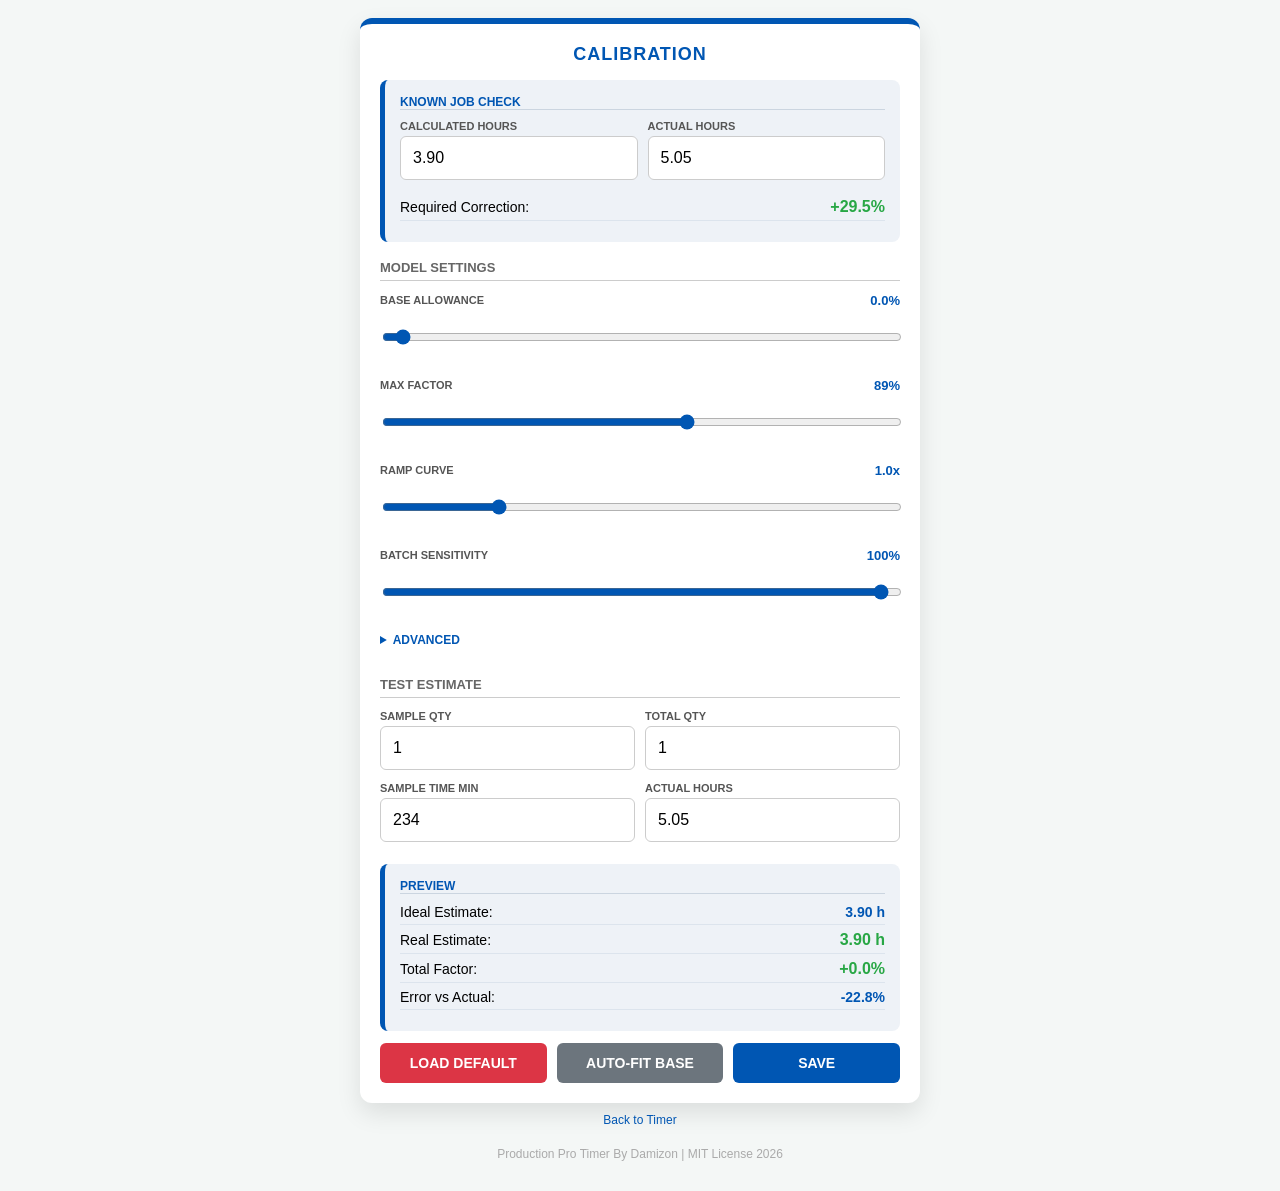
==== calibration.html @ 0f02b1e6 "Add calibration page and configurable factors" ====
<!DOCTYPE html>
<html lang="en">
<head>
    <meta charset="UTF-8">
    <meta name="viewport" content="width=device-width, initial-scale=1.0, maximum-scale=1.0, user-scalable=no">
    <title>Production Pro Timer Calibration</title>
    <link rel="apple-touch-icon" href="https://cdn-icons-png.flaticon.com/128/3967/3967518.png">
    <link rel="icon" type="image/png" href="https://cdn-icons-png.flaticon.com/128/3967/3967518.png">
    <link rel="stylesheet" href="css/styles.css">
</head>
<body>

<div class="card calibration-card">
    <h2>Calibration</h2>

    <div class="results compact-results">
        <h4>Known Job Check</h4>
        <div class="flex-group">
            <div class="input-group">
                <label for="knownCalculated">Calculated Hours</label>
                <input type="number" id="knownCalculated" value="3.90" min="0" step="0.01">
            </div>
            <div class="input-group">
                <label for="knownActual">Actual Hours</label>
                <input type="number" id="knownActual" value="5.05" min="0" step="0.01">
            </div>
        </div>
        <p>Required Correction: <strong id="knownCorrection" class="real-prod">+29.5%</strong></p>
    </div>

    <div class="calibration-section">
        <h3>Model Settings</h3>

        <div class="slider-group">
            <div class="slider-header">
                <label for="baseAllowance">Base Allowance</label>
                <strong><span id="baseAllowanceValue">0</span>%</strong>
            </div>
            <input type="range" id="baseAllowance" min="0" max="60" step="0.5">
        </div>

        <div class="slider-group">
            <div class="slider-header">
                <label for="maxFactor">Max Factor</label>
                <strong><span id="maxFactorValue">89</span>%</strong>
            </div>
            <input type="range" id="maxFactor" min="0" max="150" step="1">
        </div>

        <div class="slider-group">
            <div class="slider-header">
                <label for="rampCurve">Ramp Curve</label>
                <strong><span id="rampCurveValue">1.0</span>x</strong>
            </div>
            <input type="range" id="rampCurve" min="0.5" max="3" step="0.1">
        </div>

        <div class="slider-group">
            <div class="slider-header">
                <label for="batchSensitivity">Batch Sensitivity</label>
                <strong><span id="batchSensitivityValue">100</span>%</strong>
            </div>
            <input type="range" id="batchSensitivity" min="0" max="100" step="1">
        </div>

        <details class="advanced-settings">
            <summary>Advanced</summary>
            <div class="slider-group">
                <div class="slider-header">
                    <label for="shiftHours">Shift Hours</label>
                    <strong><span id="shiftHoursValue">9</span> h</strong>
                </div>
                <input type="range" id="shiftHours" min="6" max="12" step="0.5">
            </div>
        </details>
    </div>

    <div class="calibration-section">
        <h3>Test Estimate</h3>
        <div class="flex-group">
            <div class="input-group">
                <label for="sampleQty">Sample Qty</label>
                <input type="number" id="sampleQty" value="1" min="1">
            </div>
            <div class="input-group">
                <label for="totalQty">Total Qty</label>
                <input type="number" id="totalQty" value="1" min="1">
            </div>
        </div>

        <div class="flex-group">
            <div class="input-group">
                <label for="sampleMinutes">Sample Time Min</label>
                <input type="number" id="sampleMinutes" value="234" min="0" step="0.1">
            </div>
            <div class="input-group">
                <label for="actualHours">Actual Hours</label>
                <input type="number" id="actualHours" value="5.05" min="0" step="0.01">
            </div>
        </div>

        <div class="results compact-results">
            <h4>Preview</h4>
            <p>Ideal Estimate: <strong id="previewIdeal" class="highlight">0.00 h</strong></p>
            <p>Real Estimate: <strong id="previewReal" class="real-prod">0.00 h</strong></p>
            <p>Total Factor: <strong id="previewFactor" class="real-prod">+0.0%</strong></p>
            <p>Error vs Actual: <strong id="previewError" class="highlight">0.0%</strong></p>
        </div>
    </div>

    <div class="btn-row">
        <button id="loadDefaultsBtn" class="secondary-btn reset-btn">LOAD DEFAULT</button>
        <button id="autoFitBtn" class="secondary-btn">AUTO-FIT BASE</button>
        <button id="saveCalibrationBtn" class="secondary-btn save-btn">SAVE</button>
    </div>
</div>

<a href="index.html" class="methodology-link">Back to Timer</a>
<p class="footer">Production Pro Timer By Damizon | MIT License 2026</p>

<script src="js/format.js"></script>
<script src="js/calculator.js"></script>
<script src="js/storage-local.js"></script>
<script src="js/calibration.js"></script>
</body>
</html>
---- css/styles.css ----
body {
    font-family: 'Segoe UI', sans-serif;
    background: #f4f7f6;
    display: flex;
    flex-direction: column;
    align-items: center;
    padding: 10px;
    overscroll-behavior-y: contain;
}

.card {
    background: white;
    padding: 20px;
    border-radius: 12px;
    box-shadow: 0 10px 25px rgba(0, 0, 0, 0.1);
    width: 100%;
    max-width: 450px;
    box-sizing: border-box;
    border-top: 6px solid #0056b3;
}

h2 {
    text-align: center;
    color: #0056b3;
    margin-top: 0;
    font-size: 18px;
    text-transform: uppercase;
    letter-spacing: 1px;
}

.timer-panel {
    background: #e9ecef;
    border-radius: 8px;
    margin: 15px 0;
    padding: 15px 5px;
    border: 1px solid #dee2e6;
    display: flex;
    justify-content: center;
    align-items: baseline;
}

.timer-unit {
    display: flex;
    flex-direction: column;
    align-items: center;
    width: 80px;
}

.timer-input {
    width: 100%;
    background: transparent;
    border: none;
    font-size: 48px;
    font-weight: bold;
    font-family: 'Courier New', monospace;
    color: #222;
    text-align: center;
    outline: none;
    margin: 0;
    padding: 0;
}

.timer-input::-webkit-outer-spin-button,
.timer-input::-webkit-inner-spin-button {
    -webkit-appearance: none;
    margin: 0;
}

.separator {
    font-size: 40px;
    font-weight: bold;
    color: #666;
    line-height: 1;
    margin-top: -10px;
}

.timer-label {
    font-size: 10px;
    color: #888;
    text-transform: uppercase;
    font-weight: bold;
    margin-top: -5px;
}

.input-group {
    margin-bottom: 12px;
}

.flex-group {
    display: flex;
    gap: 10px;
}

.flex-group .input-group {
    flex: 1;
}

label {
    display: block;
    font-size: 11px;
    font-weight: bold;
    color: #555;
    margin-bottom: 4px;
    text-transform: uppercase;
}

input:not(.timer-input) {
    width: 100%;
    padding: 12px;
    border: 1px solid #ccc;
    border-radius: 6px;
    box-sizing: border-box;
    font-size: 16px;
    outline: none;
}

.main-btn {
    width: 100%;
    padding: 20px;
    border: none;
    border-radius: 8px;
    font-size: 20px;
    font-weight: bold;
    cursor: pointer;
    color: white;
    margin-top: 10px;
}

.start {
    background: #28a745;
}

.pause {
    background: #f39c12;
}

.btn-row {
    display: flex;
    gap: 10px;
    margin-top: 12px;
}

.secondary-btn {
    flex: 1;
    padding: 12px;
    border-radius: 6px;
    border: none;
    cursor: pointer;
    font-weight: bold;
    font-size: 14px;
}

.reset-btn {
    background: #dc3545;
    color: white;
}

.save-btn {
    background: #0056b3;
    color: white;
}

.secondary-btn:not(.reset-btn):not(.save-btn) {
    background: #6c757d;
    color: white;
}

.results {
    background: #eef2f7;
    padding: 15px;
    border-radius: 8px;
    margin-top: 15px;
    border-left: 5px solid #0056b3;
}

.results h4 {
    margin: 0 0 10px 0;
    font-size: 12px;
    color: #0056b3;
    text-transform: uppercase;
    border-bottom: 1px solid #cbd5e0;
}

.results .real-heading {
    margin-top: 15px;
    color: #28a745;
}

.results p {
    margin: 6px 0;
    font-size: 14px;
    display: flex;
    justify-content: space-between;
    align-items: center;
    border-bottom: 1px solid #dce4ed;
    padding-bottom: 4px;
}

.results .highlight {
    color: #0056b3;
    font-weight: bold;
}

.results .real-prod,
.results .factor {
    color: #28a745;
    font-weight: bold;
}

.results .real-prod {
    font-size: 16px;
}

.history {
    width: 100%;
    max-width: 450px;
    margin-top: 20px;
}

.history h3 {
    font-size: 13px;
    color: #666;
    text-transform: uppercase;
    border-bottom: 1px solid #ccc;
    padding-bottom: 5px;
    margin-bottom: 10px;
}

.log-entry {
    background: white;
    padding: 12px;
    border-radius: 8px;
    margin-bottom: 8px;
    font-size: 14px;
    box-shadow: 0 2px 4px rgba(0, 0, 0, 0.05);
    display: flex;
    justify-content: space-between;
    border-left: 4px solid #28a745;
}

.log-meta {
    text-align: right;
}

.log-mp {
    color: #28a745;
    font-weight: bold;
}

.log-time {
    color: #999;
    font-size: 10px;
}

.methodology-link {
    display: block;
    text-align: center;
    margin-top: 10px;
    font-size: 12px;
    color: #0056b3;
    text-decoration: none;
}

.footer {
    text-align: center;
    color: #aaa;
    font-size: 12px;
    margin-top: 20px;
}

.calibration-card {
    max-width: 560px;
}

.calibration-section {
    margin-top: 18px;
}

.calibration-section h3 {
    font-size: 13px;
    color: #666;
    text-transform: uppercase;
    border-bottom: 1px solid #ccc;
    padding-bottom: 5px;
    margin-bottom: 12px;
}

.compact-results {
    margin-top: 10px;
}

.slider-group {
    margin-bottom: 16px;
}

.slider-header {
    display: flex;
    justify-content: space-between;
    align-items: center;
    gap: 10px;
    margin-bottom: 6px;
}

.slider-header label {
    margin-bottom: 0;
}

.slider-header strong {
    color: #0056b3;
    font-size: 13px;
}

input[type="range"] {
    width: 100%;
    accent-color: #0056b3;
}

.advanced-settings {
    margin-top: 6px;
}

.advanced-settings summary {
    cursor: pointer;
    color: #0056b3;
    font-size: 12px;
    font-weight: bold;
    text-transform: uppercase;
    margin-bottom: 12px;
}
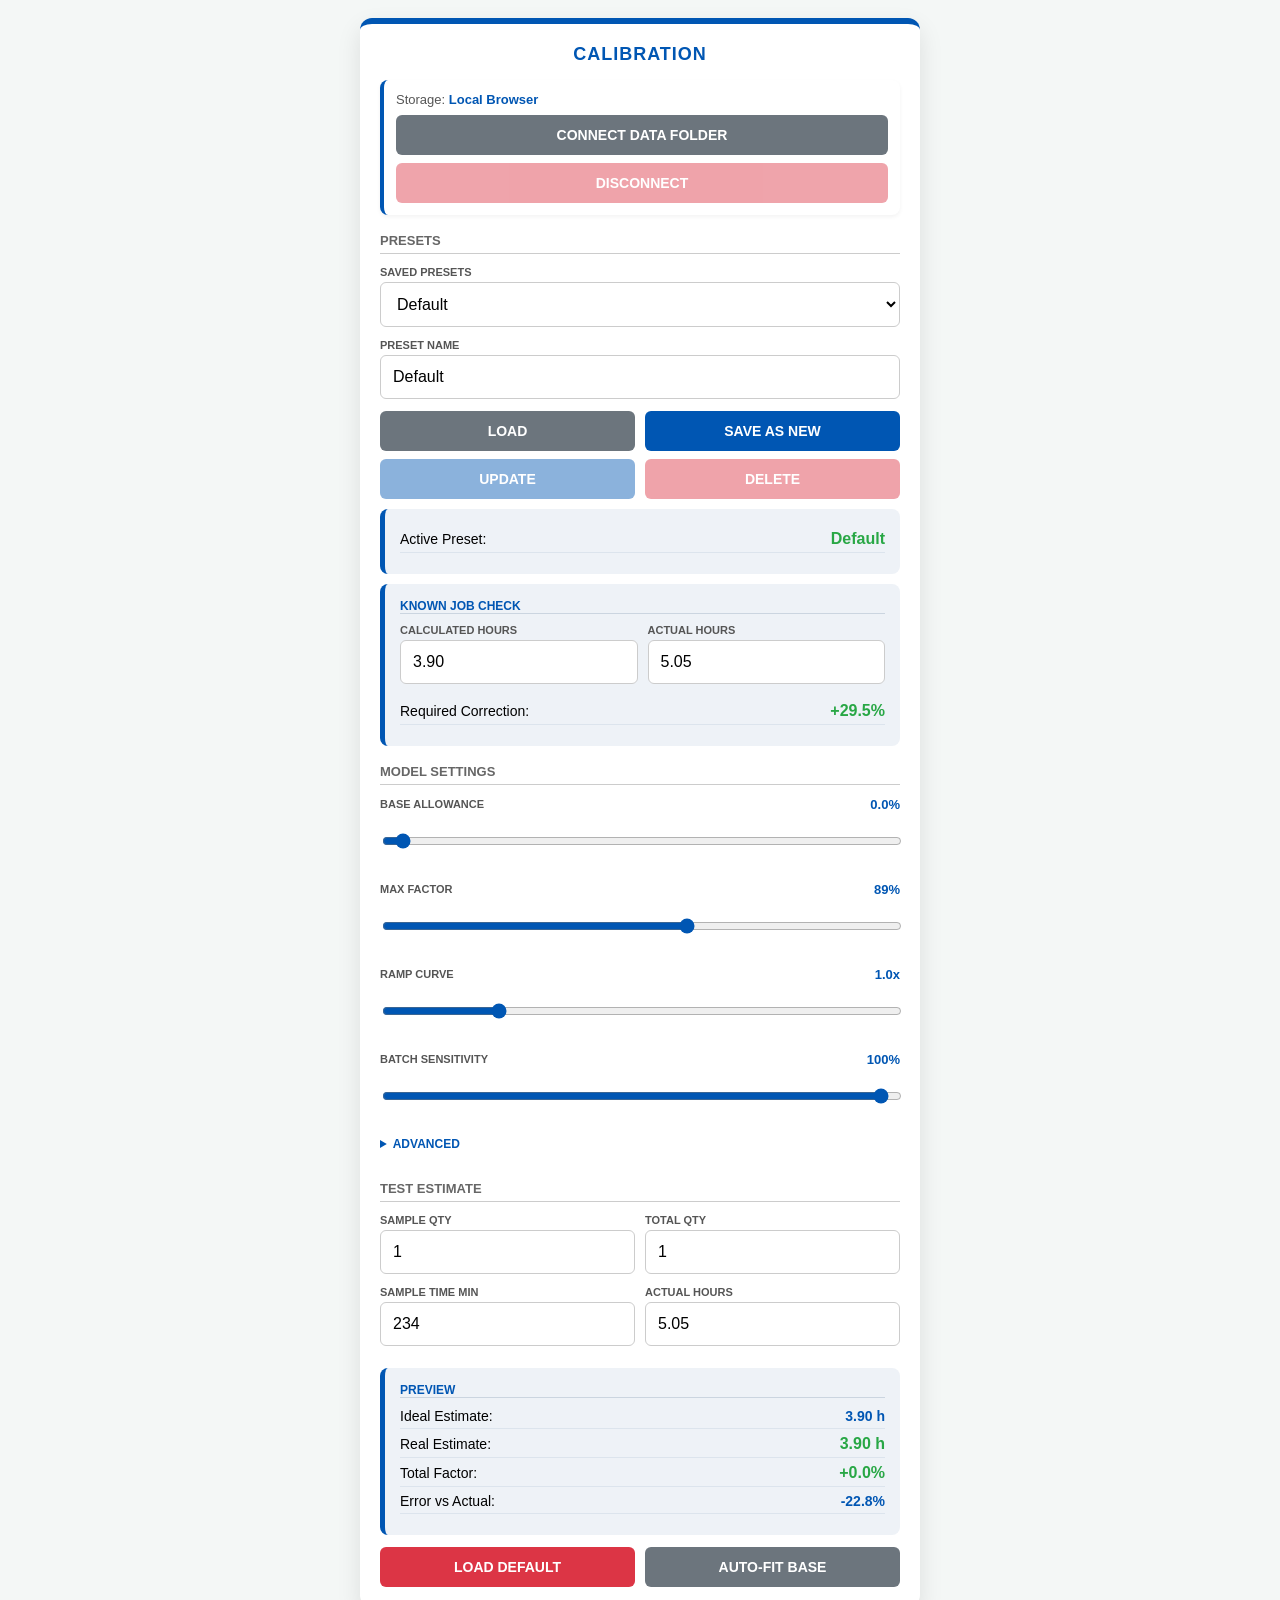
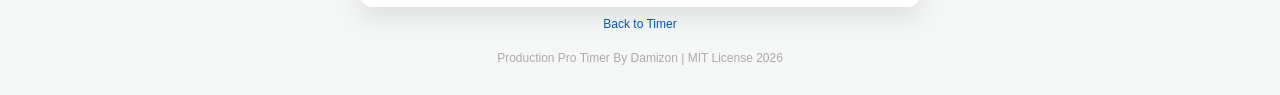
==== commit 328be0c1: "Add shared data folder storage" ====
--- a/calibration.html
+++ b/calibration.html
@@ -12,6 +12,35 @@
 
 <div class="card calibration-card">
     <h2>Calibration</h2>
+
+    <div class="storage-panel calibration-storage-panel">
+        <span>Storage: <strong id="storageStatus">Local Browser</strong></span>
+        <button id="connectStorageBtn" class="secondary-btn">CONNECT DATA FOLDER</button>
+        <button id="disconnectStorageBtn" class="secondary-btn reset-btn">DISCONNECT</button>
+    </div>
+
+    <div class="calibration-section preset-section">
+        <h3>Presets</h3>
+        <div class="input-group">
+            <label for="presetSelect">Saved Presets</label>
+            <select id="presetSelect"></select>
+        </div>
+        <div class="input-group">
+            <label for="presetName">Preset Name</label>
+            <input type="text" id="presetName" value="Default" placeholder="e.g. Cable Assembly">
+        </div>
+        <div class="btn-row preset-actions">
+            <button id="loadPresetBtn" class="secondary-btn">LOAD</button>
+            <button id="saveAsPresetBtn" class="secondary-btn save-btn">SAVE AS NEW</button>
+        </div>
+        <div class="btn-row preset-actions">
+            <button id="updatePresetBtn" class="secondary-btn save-btn">UPDATE</button>
+            <button id="deletePresetBtn" class="secondary-btn reset-btn">DELETE</button>
+        </div>
+        <div class="results compact-results">
+            <p>Active Preset: <strong id="activePresetName" class="real-prod">Default</strong></p>
+        </div>
+    </div>
 
     <div class="results compact-results">
         <h4>Known Job Check</h4>
@@ -111,7 +140,6 @@
     <div class="btn-row">
         <button id="loadDefaultsBtn" class="secondary-btn reset-btn">LOAD DEFAULT</button>
         <button id="autoFitBtn" class="secondary-btn">AUTO-FIT BASE</button>
-        <button id="saveCalibrationBtn" class="secondary-btn save-btn">SAVE</button>
     </div>
 </div>
 
@@ -121,6 +149,8 @@
 <script src="js/format.js"></script>
 <script src="js/calculator.js"></script>
 <script src="js/storage-local.js"></script>
+<script src="js/storage-file.js"></script>
+<script src="js/storage-manager.js"></script>
 <script src="js/calibration.js"></script>
 </body>
 </html>
--- a/css/styles.css
+++ b/css/styles.css
@@ -104,7 +104,8 @@
     text-transform: uppercase;
 }
 
-input:not(.timer-input) {
+input:not(.timer-input),
+select {
     width: 100%;
     padding: 12px;
     border: 1px solid #ccc;
@@ -112,6 +113,7 @@
     box-sizing: border-box;
     font-size: 16px;
     outline: none;
+    background: white;
 }
 
 .main-btn {
@@ -150,6 +152,11 @@
     font-size: 14px;
 }
 
+.secondary-btn:disabled {
+    cursor: not-allowed;
+    opacity: 0.45;
+}
+
 .reset-btn {
     background: #dc3545;
     color: white;
@@ -250,6 +257,35 @@
 .log-time {
     color: #999;
     font-size: 10px;
+}
+
+.storage-panel {
+    background: white;
+    border-left: 4px solid #0056b3;
+    border-radius: 8px;
+    box-shadow: 0 2px 4px rgba(0, 0, 0, 0.05);
+    box-sizing: border-box;
+    display: grid;
+    gap: 8px;
+    margin-bottom: 10px;
+    padding: 12px;
+}
+
+.storage-panel span {
+    color: #555;
+    font-size: 13px;
+}
+
+.storage-panel strong {
+    color: #0056b3;
+}
+
+.storage-panel .secondary-btn {
+    width: 100%;
+}
+
+.calibration-storage-panel {
+    margin-bottom: 18px;
 }
 
 .methodology-link {
@@ -276,6 +312,14 @@
     margin-top: 18px;
 }
 
+.preset-section {
+    margin-top: 0;
+}
+
+.preset-actions {
+    margin-top: 8px;
+}
+
 .calibration-section h3 {
     font-size: 13px;
     color: #666;
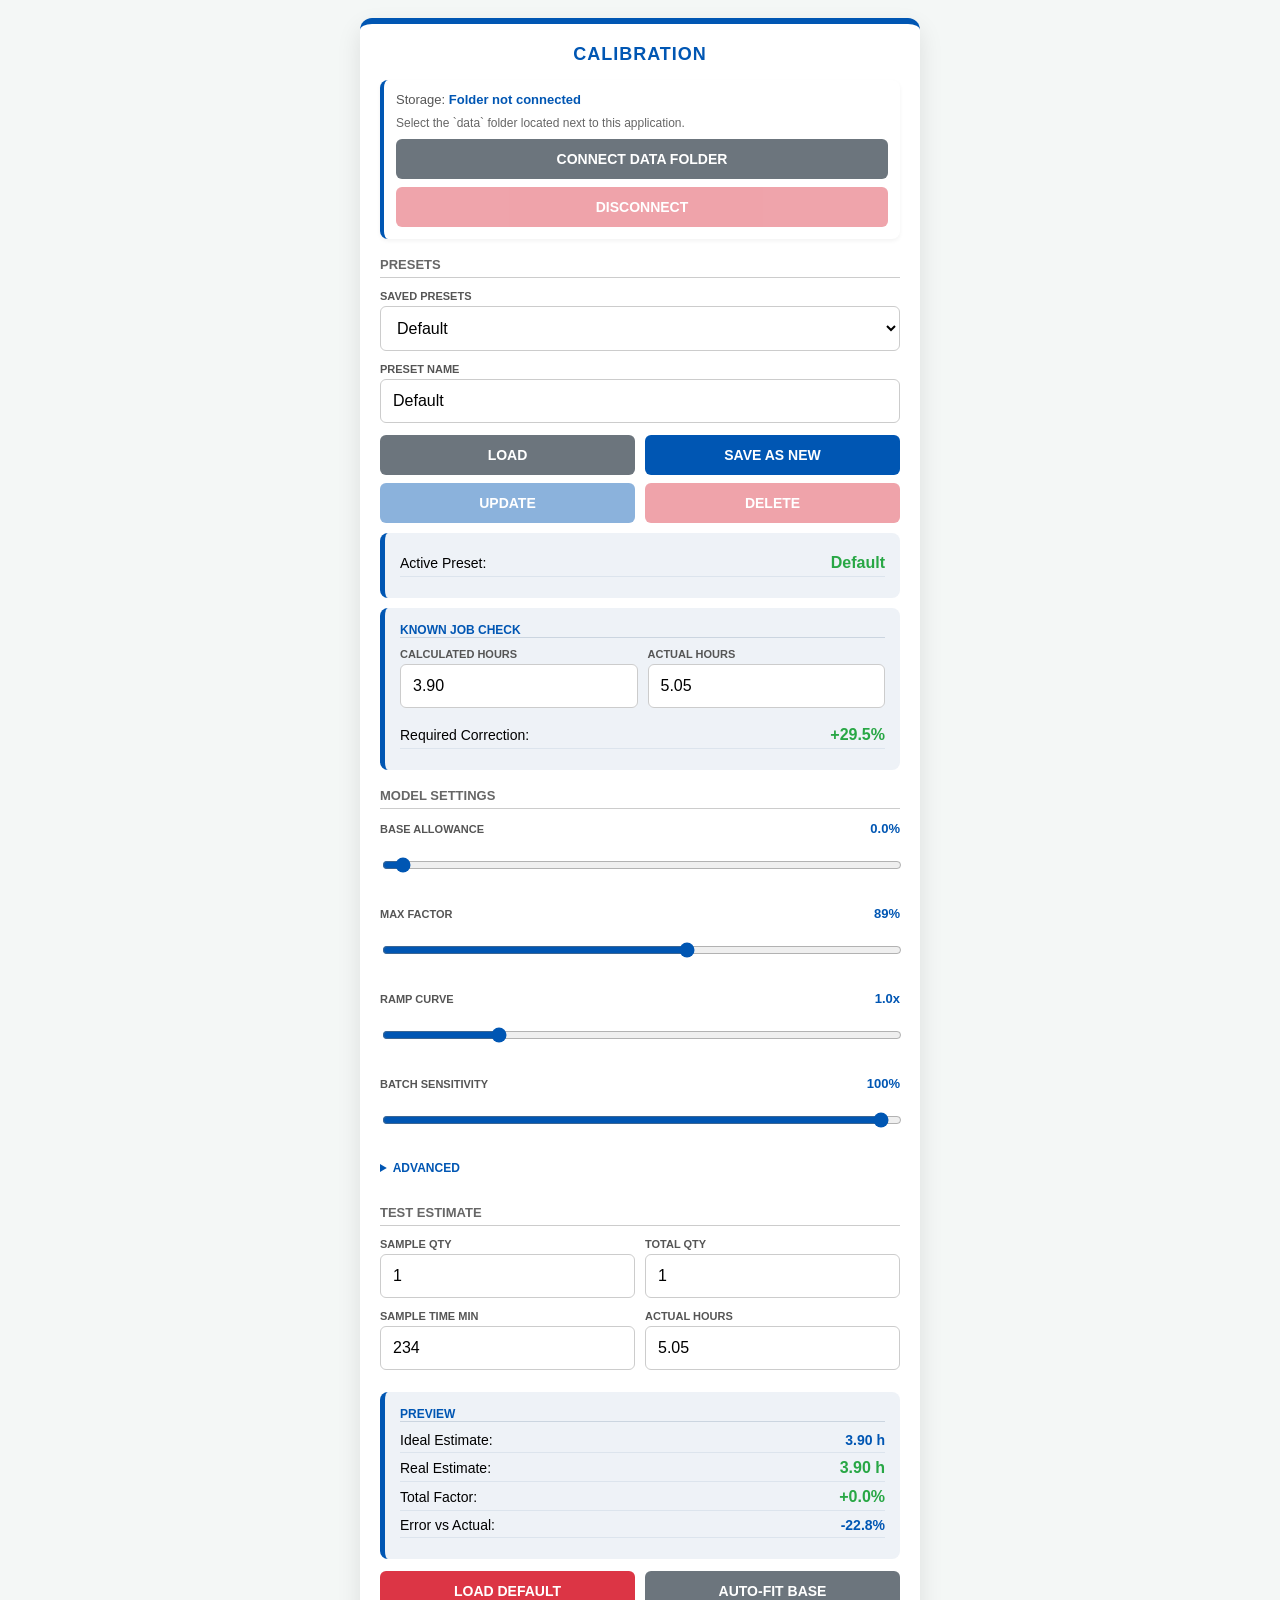
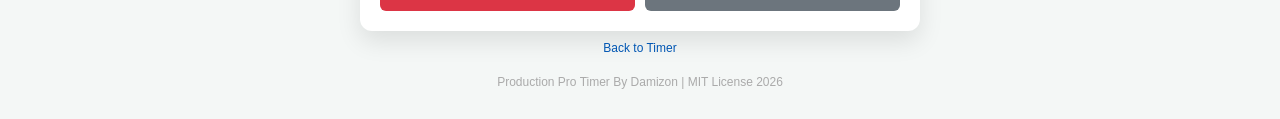
==== commit 9411ffc1: "Require shared data folder storage" ====
--- a/calibration.html
+++ b/calibration.html
@@ -14,7 +14,8 @@
     <h2>Calibration</h2>
 
     <div class="storage-panel calibration-storage-panel">
-        <span>Storage: <strong id="storageStatus">Local Browser</strong></span>
+        <span>Storage: <strong id="storageStatus">Folder not connected</strong></span>
+        <small>Select the `data` folder located next to this application.</small>
         <button id="connectStorageBtn" class="secondary-btn">CONNECT DATA FOLDER</button>
         <button id="disconnectStorageBtn" class="secondary-btn reset-btn">DISCONNECT</button>
     </div>
--- a/css/styles.css
+++ b/css/styles.css
@@ -276,6 +276,12 @@
     font-size: 13px;
 }
 
+.storage-panel small {
+    color: #666;
+    font-size: 12px;
+    line-height: 1.35;
+}
+
 .storage-panel strong {
     color: #0056b3;
 }
@@ -308,6 +314,10 @@
     max-width: 560px;
 }
 
+.log-page-card {
+    max-width: 980px;
+}
+
 .calibration-section {
     margin-top: 18px;
 }
@@ -371,3 +381,28 @@
     text-transform: uppercase;
     margin-bottom: 12px;
 }
+
+.log-table-wrap {
+    margin-top: 15px;
+    overflow-x: auto;
+}
+
+.log-table {
+    border-collapse: collapse;
+    width: 100%;
+    font-size: 13px;
+}
+
+.log-table th,
+.log-table td {
+    border-bottom: 1px solid #dce4ed;
+    padding: 10px 8px;
+    text-align: left;
+    white-space: nowrap;
+}
+
+.log-table th {
+    color: #0056b3;
+    font-size: 11px;
+    text-transform: uppercase;
+}
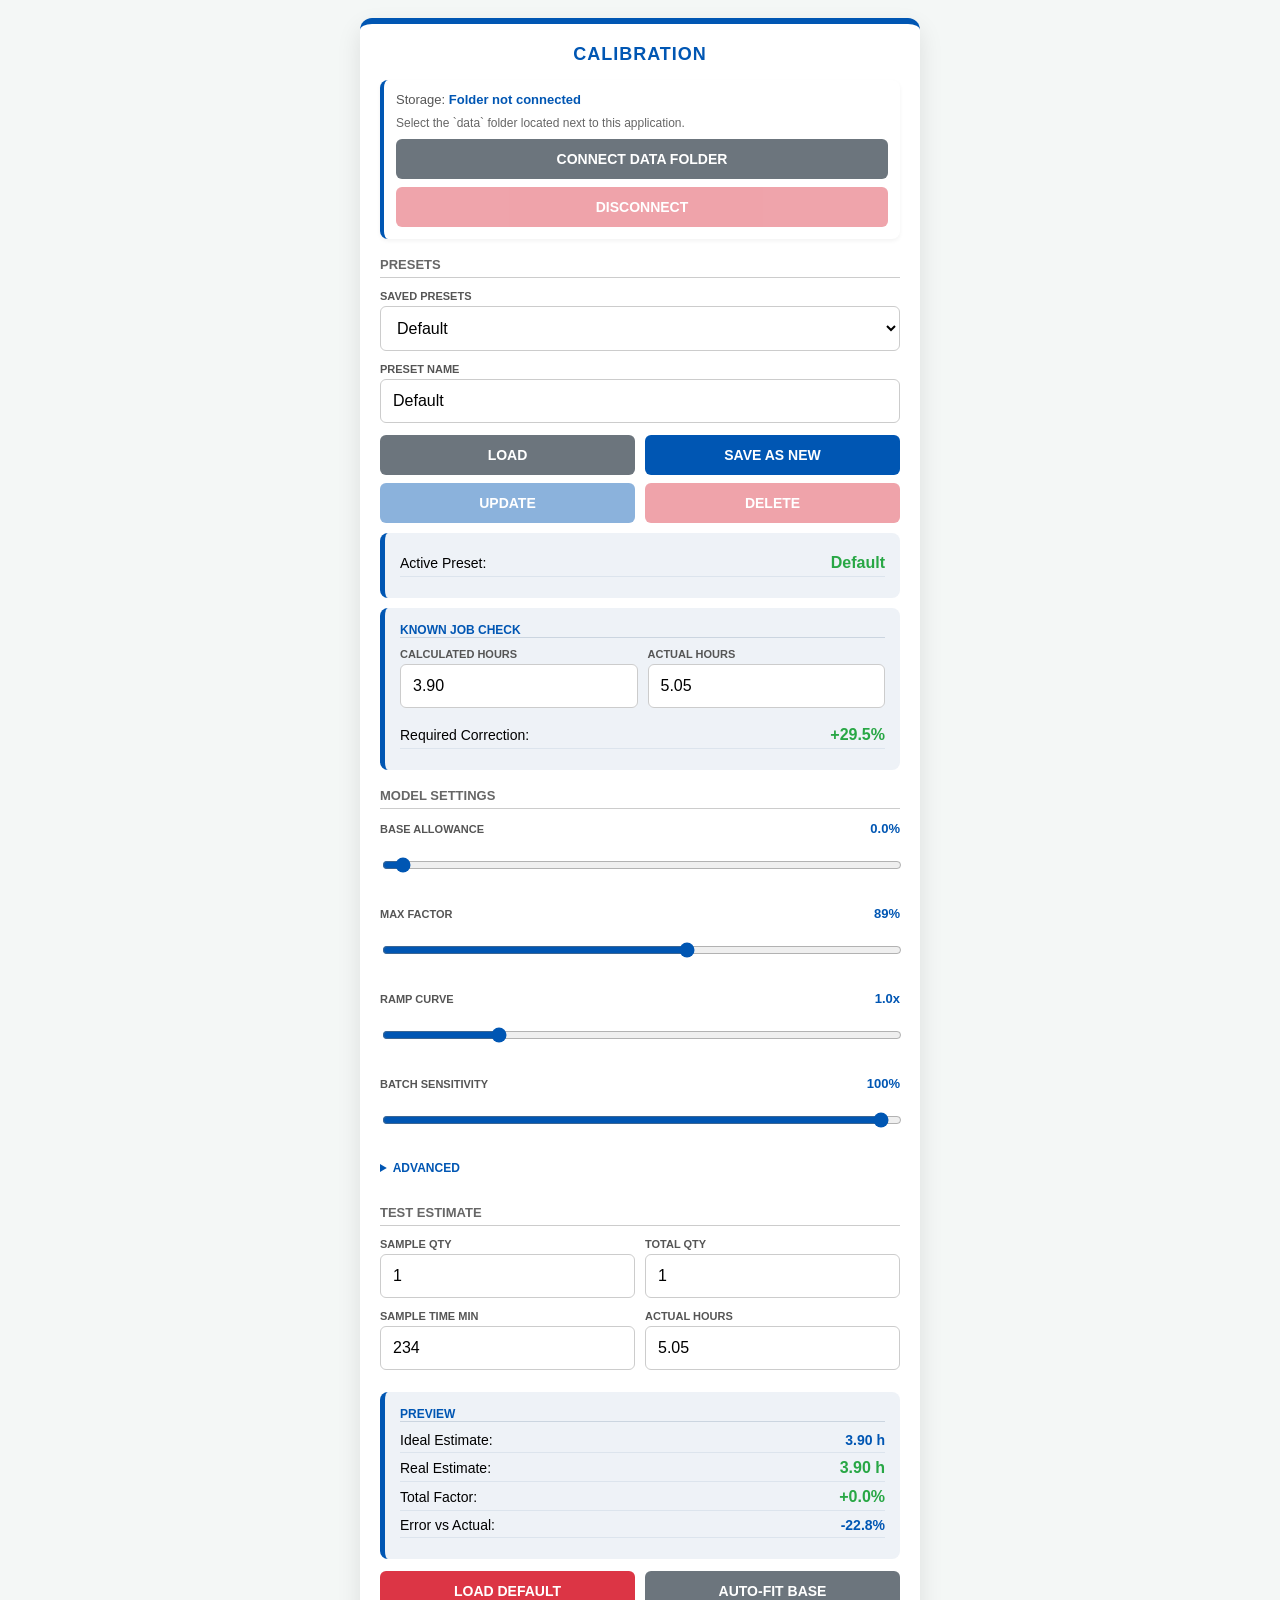
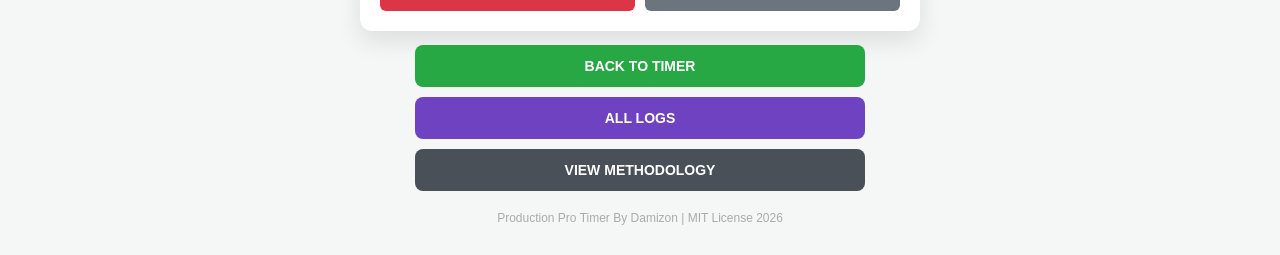
==== commit 0cb1965d: "Style footer navigation as action buttons" ====
--- a/calibration.html
+++ b/calibration.html
@@ -144,7 +144,11 @@
     </div>
 </div>
 
-<a href="index.html" class="methodology-link">Back to Timer</a>
+<nav class="footer-actions" aria-label="Application navigation">
+    <a href="index.html" class="footer-action footer-action-timer">Back to Timer</a>
+    <a href="logs.html" class="footer-action footer-action-logs">All Logs</a>
+    <a href="methodology.html" target="_blank" class="footer-action footer-action-methodology">View Methodology</a>
+</nav>
 <p class="footer">Production Pro Timer By Damizon | MIT License 2026</p>
 
 <script src="js/format.js"></script>
--- a/css/styles.css
+++ b/css/styles.css
@@ -303,6 +303,48 @@
     text-decoration: none;
 }
 
+.footer-actions {
+    display: grid;
+    gap: 10px;
+    margin-top: 14px;
+    width: 100%;
+    max-width: 450px;
+}
+
+.footer-action {
+    border-radius: 8px;
+    box-sizing: border-box;
+    color: white;
+    display: block;
+    font-size: 14px;
+    font-weight: bold;
+    padding: 13px 14px;
+    text-align: center;
+    text-decoration: none;
+    text-transform: uppercase;
+}
+
+.footer-action-timer {
+    background: #28a745;
+}
+
+.footer-action-calibration {
+    background: #0056b3;
+}
+
+.footer-action-logs {
+    background: #6f42c1;
+}
+
+.footer-action-methodology {
+    background: #495057;
+}
+
+.footer-action:focus,
+.footer-action:hover {
+    filter: brightness(0.92);
+}
+
 .footer {
     text-align: center;
     color: #aaa;
